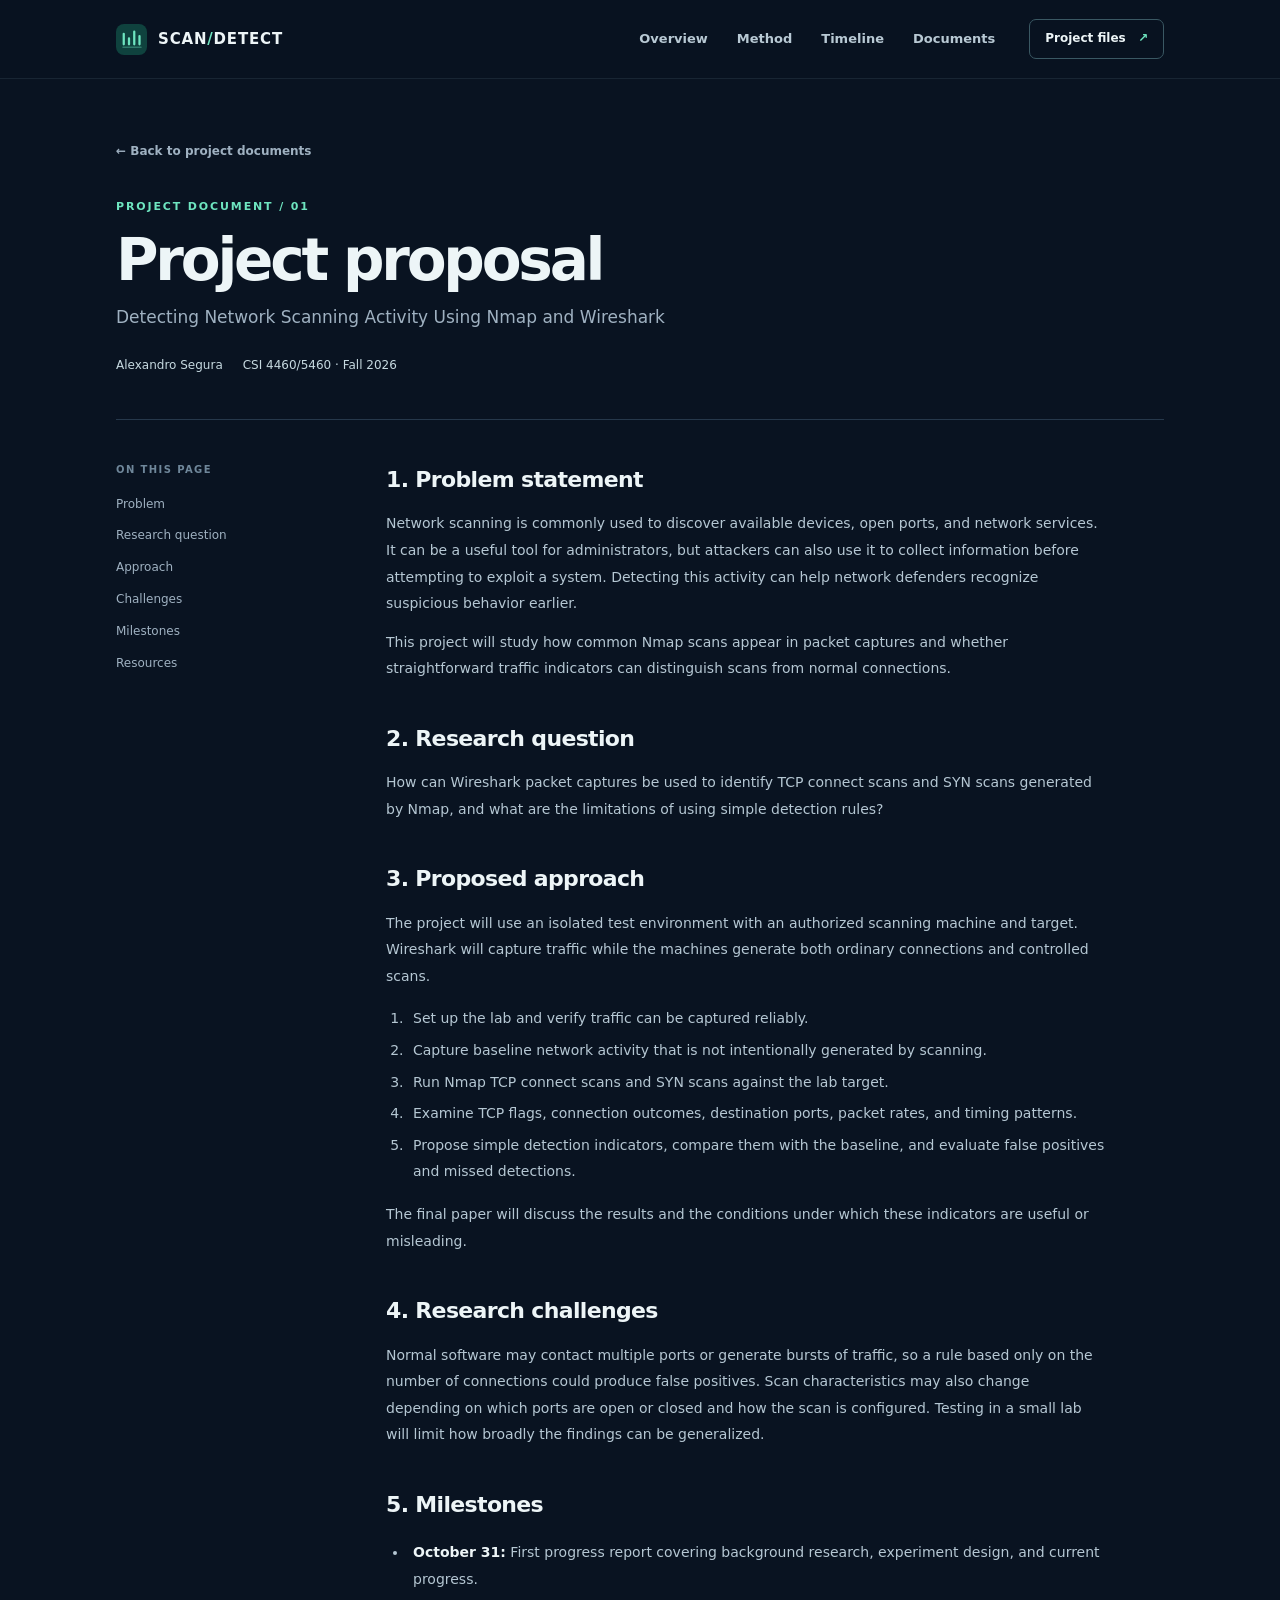
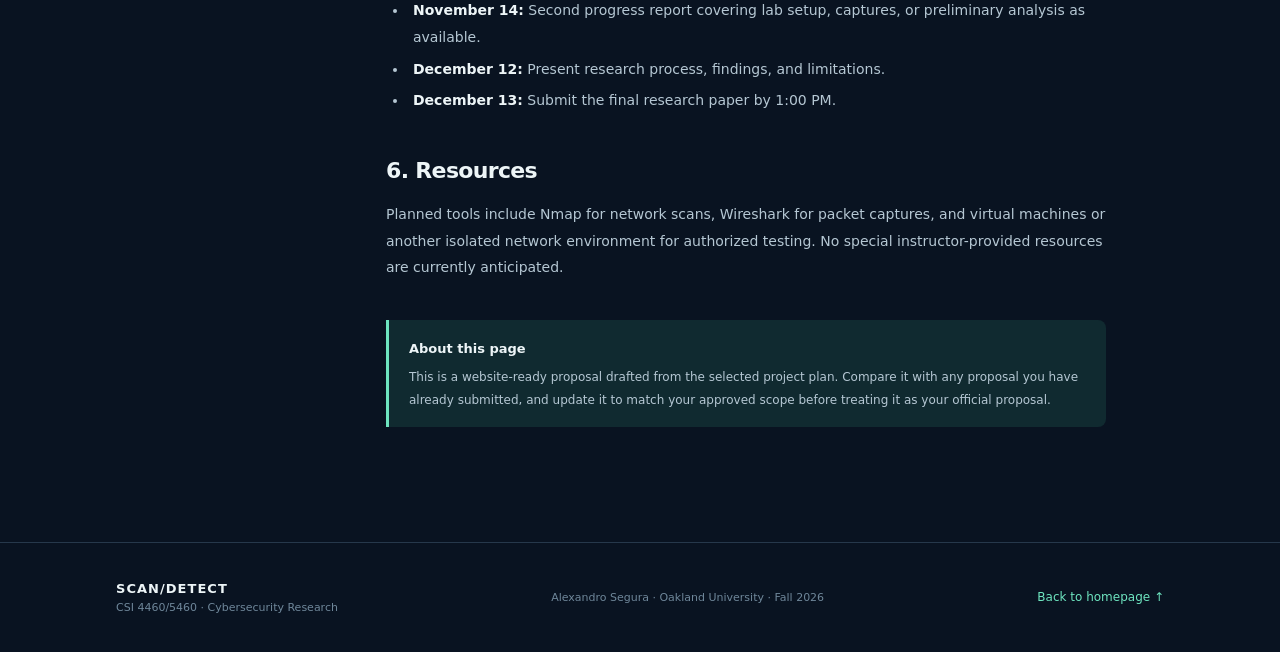
==== proposal.html @ 02066ef9 "Add files via upload" ====
<!doctype html>
<html lang="en">
<head>
  <meta charset="utf-8">
  <meta name="viewport" content="width=device-width, initial-scale=1">
  <meta name="description" content="Project proposal for detecting network scanning activity using Nmap and Wireshark.">
  <meta name="theme-color" content="#0a1423">
  <title>Project Proposal | Network Scan Detection</title>
  <link rel="stylesheet" href="styles.css">
</head>
<body>
  <a class="skip-link" href="#main">Skip to content</a>
  <header class="site-header"><div class="container header-inner"><a class="wordmark" href="index.html" aria-label="Network Scan Detection home"><span class="brand-icon" aria-hidden="true"><svg viewBox="0 0 32 32" fill="none"><path d="M5 23V9M12 23V15M19 23V6M26 23V12" stroke="currentColor" stroke-width="3" stroke-linecap="round"/><path d="M4 27H28" stroke="currentColor" stroke-opacity=".35" stroke-width="2" stroke-linecap="round"/></svg></span><span>SCAN<span class="brand-muted">/</span>DETECT</span></a><nav class="desktop-nav" aria-label="Main navigation"><a href="index.html#overview">Overview</a><a href="index.html#method">Method</a><a href="index.html#timeline">Timeline</a><a href="index.html#documents">Documents</a></nav><a class="nav-button" href="index.html#documents">Project files <span aria-hidden="true">↗</span></a></div></header>
  <main id="main" class="container page-main">
    <a class="back-link" href="index.html#documents">← Back to project documents</a>
    <div class="page-heading"><p class="kicker">PROJECT DOCUMENT / 01</p><h1>Project proposal</h1><p>Detecting Network Scanning Activity Using Nmap and Wireshark</p><div class="proposal-meta"><span>Alexandro Segura</span><span>CSI 4460/5460 · Fall 2026</span></div></div>
    <div class="proposal-layout">
      <aside class="proposal-side" aria-label="On this page"><p>ON THIS PAGE</p><a href="#problem">Problem</a><a href="#question">Research question</a><a href="#approach">Approach</a><a href="#challenges">Challenges</a><a href="#milestones">Milestones</a><a href="#resources">Resources</a></aside>
      <article class="proposal-content">
        <section id="problem"><h2>1. Problem statement</h2><p>Network scanning is commonly used to discover available devices, open ports, and network services. It can be a useful tool for administrators, but attackers can also use it to collect information before attempting to exploit a system. Detecting this activity can help network defenders recognize suspicious behavior earlier.</p><p>This project will study how common Nmap scans appear in packet captures and whether straightforward traffic indicators can distinguish scans from normal connections.</p></section>
        <section id="question"><h2>2. Research question</h2><p>How can Wireshark packet captures be used to identify TCP connect scans and SYN scans generated by Nmap, and what are the limitations of using simple detection rules?</p></section>
        <section id="approach"><h2>3. Proposed approach</h2><p>The project will use an isolated test environment with an authorized scanning machine and target. Wireshark will capture traffic while the machines generate both ordinary connections and controlled scans.</p><ol><li>Set up the lab and verify traffic can be captured reliably.</li><li>Capture baseline network activity that is not intentionally generated by scanning.</li><li>Run Nmap TCP connect scans and SYN scans against the lab target.</li><li>Examine TCP flags, connection outcomes, destination ports, packet rates, and timing patterns.</li><li>Propose simple detection indicators, compare them with the baseline, and evaluate false positives and missed detections.</li></ol><p>The final paper will discuss the results and the conditions under which these indicators are useful or misleading.</p></section>
        <section id="challenges"><h2>4. Research challenges</h2><p>Normal software may contact multiple ports or generate bursts of traffic, so a rule based only on the number of connections could produce false positives. Scan characteristics may also change depending on which ports are open or closed and how the scan is configured. Testing in a small lab will limit how broadly the findings can be generalized.</p></section>
        <section id="milestones"><h2>5. Milestones</h2><ul><li><strong>October 31:</strong> First progress report covering background research, experiment design, and current progress.</li><li><strong>November 14:</strong> Second progress report covering lab setup, captures, or preliminary analysis as available.</li><li><strong>December 12:</strong> Present research process, findings, and limitations.</li><li><strong>December 13:</strong> Submit the final research paper by 1:00 PM.</li></ul></section>
        <section id="resources"><h2>6. Resources</h2><p>Planned tools include Nmap for network scans, Wireshark for packet captures, and virtual machines or another isolated network environment for authorized testing. No special instructor-provided resources are currently anticipated.</p></section>
        <div class="proposal-notice"><strong>About this page</strong><p>This is a website-ready proposal drafted from the selected project plan. Compare it with any proposal you have already submitted, and update it to match your approved scope before treating it as your official proposal.</p></div>
      </article>
    </div>
  </main>
  <footer class="site-footer"><div class="container footer-inner"><div><strong>SCAN/DETECT</strong><span>CSI 4460/5460 · Cybersecurity Research</span></div><p>Alexandro Segura · Oakland University · Fall 2026</p><a href="index.html">Back to homepage ↑</a></div></footer>
</body>
</html>
---- styles.css ----
:root{color-scheme:dark;--bg:#091321;--panel:#101e2e;--panel2:#112133;--line:#26384b;--ink:#edf5f7;--muted:#9fb1c1;--faint:#6f879a;--accent:#6ee5c0;--accent-dark:#0f423e;--wide:1100px}
*{box-sizing:border-box}html{scroll-behavior:smooth;scroll-padding-top:95px}body{margin:0;color:var(--ink);background:var(--bg);font:16px/1.65 system-ui,-apple-system,BlinkMacSystemFont,"Segoe UI",sans-serif;-webkit-font-smoothing:antialiased}a{color:inherit;text-decoration:none}a:focus-visible{outline:3px solid var(--accent);outline-offset:5px;border-radius:3px}.container{max-width:var(--wide);padding:0 26px;margin:0 auto}.skip-link{position:absolute;z-index:20;top:-80px;left:10px;padding:12px;background:var(--accent);color:var(--bg)}.skip-link:focus{top:10px}
.site-header{height:79px;position:relative;z-index:2;border-bottom:1px solid rgba(155,187,203,.11);background:rgba(9,19,33,.96)}.header-inner{height:100%;display:flex;align-items:center;gap:34px}.wordmark{display:inline-flex;align-items:center;gap:11px;font-weight:850;letter-spacing:.055em;font-size:15px;white-space:nowrap}.brand-muted{color:var(--accent)}.brand-icon{width:31px;height:31px;background:var(--accent-dark);border-radius:8px;display:grid;place-items:center;color:var(--accent)}.brand-icon svg{width:24px;height:24px}.desktop-nav{display:flex;gap:29px;margin-left:auto}.desktop-nav a{color:#b8c9d4;font-size:13px;font-weight:600;transition:color .18s}.desktop-nav a:hover,.back-link:hover{color:var(--accent)}.nav-button{border:1px solid #3a5863;border-radius:7px;padding:9px 15px;font-size:12px;font-weight:700;white-space:nowrap}.nav-button:hover{border-color:var(--accent);color:var(--accent)}.nav-button span{padding-left:8px;color:var(--accent)}
.hero{display:grid;grid-template-columns:1.07fr .93fr;gap:45px;align-items:center;padding-top:95px;padding-bottom:100px}.hero-main{min-width:0}.eyebrow,.kicker{color:var(--accent);font-weight:750;letter-spacing:.17em;font-size:11px}.eyebrow{display:flex;align-items:center;gap:11px;flex-wrap:wrap}.live-dot{display:inline-block;width:8px;height:8px;border-radius:50%;background:var(--accent);box-shadow:0 0 0 4px rgba(110,229,192,.09)}.eyebrow-divider{height:13px;border-left:1px solid #66808d}.hero h1{font-size:clamp(40px,5.2vw,65px);line-height:1.08;letter-spacing:-.052em;margin:25px 0 24px;font-weight:820}.accent{color:var(--accent)}.hero-subtitle{max-width:535px;font-size:16px;color:var(--muted);line-height:1.8;margin:0}.hero-actions{margin-top:31px;display:flex;flex-wrap:wrap;gap:12px}.button{display:inline-flex;justify-content:center;align-items:center;gap:16px;font-weight:750;font-size:13px;border-radius:7px;padding:12px 19px;min-height:46px;transition:background .15s,border-color .15s,transform .15s}.button:hover{transform:translateY(-2px)}.button.primary{background:var(--accent);color:#06231f}.button.primary:hover{background:#9af3d9}.button.secondary{border:1px solid #30455a;color:#d4e2ea}.button.secondary:hover{border-color:var(--accent)}.byline{display:flex;align-items:center;flex-wrap:wrap;gap:10px;margin-top:41px;color:var(--muted);font-size:12px}.byline strong{color:var(--ink)}.byline-label{color:var(--faint);font-size:10px;font-weight:750;letter-spacing:.14em}.byline-separator{height:13px;border-left:1px solid var(--line)}
.hero-visual{border:1px solid #2a4253;border-radius:13px;background:linear-gradient(150deg,#142638,#0e1b2a);box-shadow:0 22px 80px rgba(0,0,0,.24);overflow:hidden}.window-top{height:45px;display:flex;align-items:center;gap:16px;padding:0 18px;border-bottom:1px solid var(--line);color:var(--faint);font:650 9px/1.2 ui-monospace,SFMono-Regular,Consolas,monospace;letter-spacing:.05em}.window-dots{display:flex;gap:6px}.window-dots i{width:7px;height:7px;border-radius:50%;background:#405968}.window-dots i:first-child{background:#e27b79}.window-dots i:nth-child(2){background:#e0b46e}.window-dots i:nth-child(3){background:#6dc4a0}.window-tag{margin-left:auto}.visual-body{padding:22px 23px 26px}.visual-topline{display:flex;justify-content:space-between;gap:12px;font-size:12px;font-weight:750}.online{font-size:9px;letter-spacing:.08em;color:var(--accent)}.traffic-chart{position:relative;margin-top:20px;height:177px;border:1px solid #2c4254;border-radius:7px;overflow:hidden;background:rgba(5,17,28,.47)}.grid-lines{position:absolute;inset:0;background:repeating-linear-gradient(0deg,transparent,transparent 35px,rgba(118,153,175,.09) 36px),repeating-linear-gradient(90deg,transparent,transparent 43px,rgba(118,153,175,.07) 44px)}.chart-bars{position:absolute;inset:14px 13px 24px;display:flex;align-items:flex-end;gap:6px}.chart-bars i{background:linear-gradient(0deg,#1e8d80,var(--accent));display:block;flex:1;min-width:2px;border-radius:3px 3px 0 0;opacity:.84}.chart-bars i:nth-child(3n){opacity:.4}.chart-caption{position:absolute;bottom:2px;left:8px;font:9px ui-monospace,Consolas,monospace;color:var(--faint)}.visual-rows{margin-top:18px}.visual-rows>div{display:flex;align-items:center;gap:10px;border-top:1px solid #293f50;padding:12px 0;font-size:12px;color:var(--muted)}.visual-rows>div:last-child{padding-bottom:0}.visual-rows strong{font-size:11px;color:#dfebe9;margin-left:auto;text-align:right}.mini-icon{font:750 10px ui-monospace,Consolas,monospace;color:var(--accent);border:1px solid #3f605b;border-radius:4px;padding:2px 5px}
.section{padding-top:82px;padding-bottom:88px}.section-heading{max-width:665px;margin-bottom:32px}.section-heading h2{font-size:clamp(30px,3.5vw,42px);letter-spacing:-.038em;line-height:1.2;margin:11px 0 14px}.section-heading>p:last-child{margin:0;color:var(--muted);font-size:15px;line-height:1.8}.kicker{margin:0}.feature-grid{display:grid;grid-template-columns:repeat(3,minmax(0,1fr));gap:16px}.feature-card{border:1px solid var(--line);border-radius:10px;background:linear-gradient(180deg,#142334,#101d2b);padding:27px 25px;min-height:237px}.feature-number{font:700 12px ui-monospace,Consolas,monospace;color:var(--accent);margin-bottom:26px}.feature-card h3{font-size:17px;margin:0 0 9px;letter-spacing:-.015em}.feature-card p{font-size:13px;line-height:1.85;color:var(--muted);margin:0}.method-section{background:linear-gradient(180deg,#0d1b2a,#0c1725);border-top:1px solid rgba(123,163,188,.08);border-bottom:1px solid rgba(123,163,188,.08)}.method-inner{display:grid;grid-template-columns:.7fr 1.3fr;gap:80px}.method-list{margin:0;padding:0;list-style:none}.method-list li{display:flex;align-items:flex-start;gap:20px;padding:22px 0;border-bottom:1px solid var(--line)}.method-list li:first-child{padding-top:0}.method-list li:last-child{border:0}.step-index{flex-shrink:0;width:43px;height:43px;display:grid;place-items:center;border:1px solid #3b625e;background:#102b31;border-radius:7px;color:var(--accent);font:750 12px ui-monospace,Consolas,monospace}.method-list li>div:nth-child(2){flex:1}.method-list h3{font-size:15px;margin:0 0 5px}.method-list p{font-size:13px;color:var(--muted);margin:0;line-height:1.8}.step-label{color:var(--faint);font:700 9px ui-monospace,Consolas,monospace;letter-spacing:.09em;margin-top:4px}
.timeline{margin-top:18px}.milestone{display:grid;grid-template-columns:100px 26px 1fr;gap:18px;min-height:88px}.mile-date{font:750 12px ui-monospace,Consolas,monospace;color:#a9bfce;padding-top:3px}.mile-date.highlight{color:var(--accent)}.mile-track{position:relative;display:flex;justify-content:center}.mile-track::after{content:"";position:absolute;top:13px;bottom:0;width:1px;background:#334b58}.milestone:last-child .mile-track:after{display:none}.mile-track>span{width:11px;height:11px;border:2px solid var(--accent);border-radius:50%;background:var(--bg);z-index:1}.milestone h3{font-size:15px;line-height:1.5;margin:-4px 0 3px}.milestone p{font-size:13px;color:var(--muted);margin:0}.soft-chip{display:inline-block;vertical-align:middle;color:var(--accent);border:1px solid #2e6b59;padding:3px 7px;font-size:10px;font-weight:700;border-radius:4px;margin-left:8px;white-space:nowrap}.docs-section{background:#0c1a28;border-top:1px solid rgba(123,163,188,.09)}.docs-list{border:1px solid var(--line);border-radius:11px;overflow:hidden}.doc-row{display:flex;align-items:center;gap:18px;padding:21px 24px;min-height:84px;background:#102031;border-bottom:1px solid var(--line)}.doc-row:last-child{border:0}.doc-row[href]:hover{background:#173043}.doc-symbol{display:grid;place-items:center;flex-shrink:0;width:37px;height:37px;border-radius:7px;background:#174b42;color:var(--accent);font-size:19px}.pending .doc-symbol{background:#1b2d3f;color:#7e98aa}.doc-info{flex:1;min-width:0}.doc-info strong{display:block;font-size:14px}.doc-info small{display:block;font-size:12px;color:var(--muted);line-height:1.5;margin-top:3px}.doc-status{font-size:11px;color:#99aabc;background:#1a2c3b;padding:6px 10px;border-radius:5px;white-space:nowrap}.doc-status.available{color:var(--accent);background:#123d37}.doc-arrow{color:var(--accent);font-size:19px}.site-footer{border-top:1px solid var(--line);background:#091321;padding:35px 0}.footer-inner{display:flex;align-items:center;justify-content:space-between;gap:15px;flex-wrap:wrap}.footer-inner>div{display:flex;flex-direction:column;gap:0}.footer-inner strong{font-size:13px;letter-spacing:.08em}.footer-inner span,.footer-inner p{color:var(--faint);font-size:11px;margin:0}.footer-inner a{color:var(--accent);font-size:12px}
.page-main{padding-top:58px;padding-bottom:115px}.back-link{font-size:12px;color:var(--muted);font-weight:700}.page-heading{padding:35px 0 43px;border-bottom:1px solid var(--line)}.page-heading h1{font-size:clamp(36px,5vw,58px);letter-spacing:-.055em;line-height:1.15;margin:10px 0 10px}.page-heading>p:nth-of-type(2){color:var(--muted);font-size:17px;margin:0}.proposal-meta{display:flex;flex-wrap:wrap;gap:20px;margin-top:25px;color:#c6d9e0;font-size:12px}.proposal-layout{display:grid;grid-template-columns:190px 1fr;gap:80px;padding-top:42px}.proposal-side{align-self:start;position:sticky;top:25px;display:flex;flex-direction:column;gap:12px}.proposal-side p{color:var(--faint);font-size:10px;font-weight:750;letter-spacing:.14em;margin:0 0 4px}.proposal-side a{font-size:12px;color:var(--muted)}.proposal-side a:hover{color:var(--accent)}.proposal-content{max-width:720px}.proposal-content section{margin-bottom:39px;scroll-margin-top:30px}.proposal-content h2{font-size:22px;letter-spacing:-.03em;margin:0 0 12px}.proposal-content p,.proposal-content li{color:#b5c7d3;font-size:14px;line-height:1.9}.proposal-content p{margin:0 0 12px}.proposal-content ol,.proposal-content ul{padding-left:22px}.proposal-content li{padding-left:5px;margin:5px 0}.proposal-content strong{color:var(--ink)}.proposal-notice{border-left:3px solid var(--accent);background:#102a30;padding:15px 20px;border-radius:0 8px 8px 0}.proposal-notice strong{font-size:13px}.proposal-notice p{font-size:12px;margin:5px 0 0}
@media(max-width:950px){.hero{gap:22px}.hero h1{font-size:48px}.method-inner{gap:35px}.desktop-nav{gap:15px}.nav-button{display:none}}@media(max-width:760px){.container{padding-left:20px;padding-right:20px}.site-header{height:auto;min-height:70px}.header-inner{min-height:70px;flex-wrap:wrap;gap:0;padding-top:13px;padding-bottom:13px}.desktop-nav{width:100%;order:2;margin:12px 0 0;justify-content:space-between;gap:13px;flex-wrap:wrap}.desktop-nav a{font-size:12px}.hero{grid-template-columns:1fr;gap:35px;padding-top:58px;padding-bottom:70px}.hero h1{font-size:clamp(38px,8vw,52px)}.hero-visual{max-width:540px;width:100%}.section{padding-top:63px;padding-bottom:69px}.feature-grid,.method-inner{grid-template-columns:1fr}.feature-card{min-height:auto}.method-inner{gap:14px}.step-label{display:none}.proposal-layout{grid-template-columns:1fr;gap:30px}.proposal-side{position:static;flex-direction:row;flex-wrap:wrap;gap:12px 18px}.proposal-side p{width:100%}.page-main{padding-top:35px}.page-heading{padding-top:25px}}@media(max-width:480px){.hero h1{font-size:40px}.hero-actions .button{width:100%}.byline{margin-top:27px}.window-top{gap:8px;font-size:8px}.visual-body{padding:15px}.visual-rows strong{max-width:110px}.doc-row{gap:10px;padding:16px 12px;flex-wrap:wrap}.doc-info{min-width:180px}.doc-status{margin-left:46px}.doc-arrow{display:none}.milestone{grid-template-columns:68px 18px 1fr;gap:11px}.soft-chip{display:table;margin:6px 0 0}.footer-inner{align-items:flex-start;flex-direction:column}.proposal-content h2{font-size:19px}}@media(prefers-reduced-motion:reduce){html{scroll-behavior:auto}.button{transition:none}}
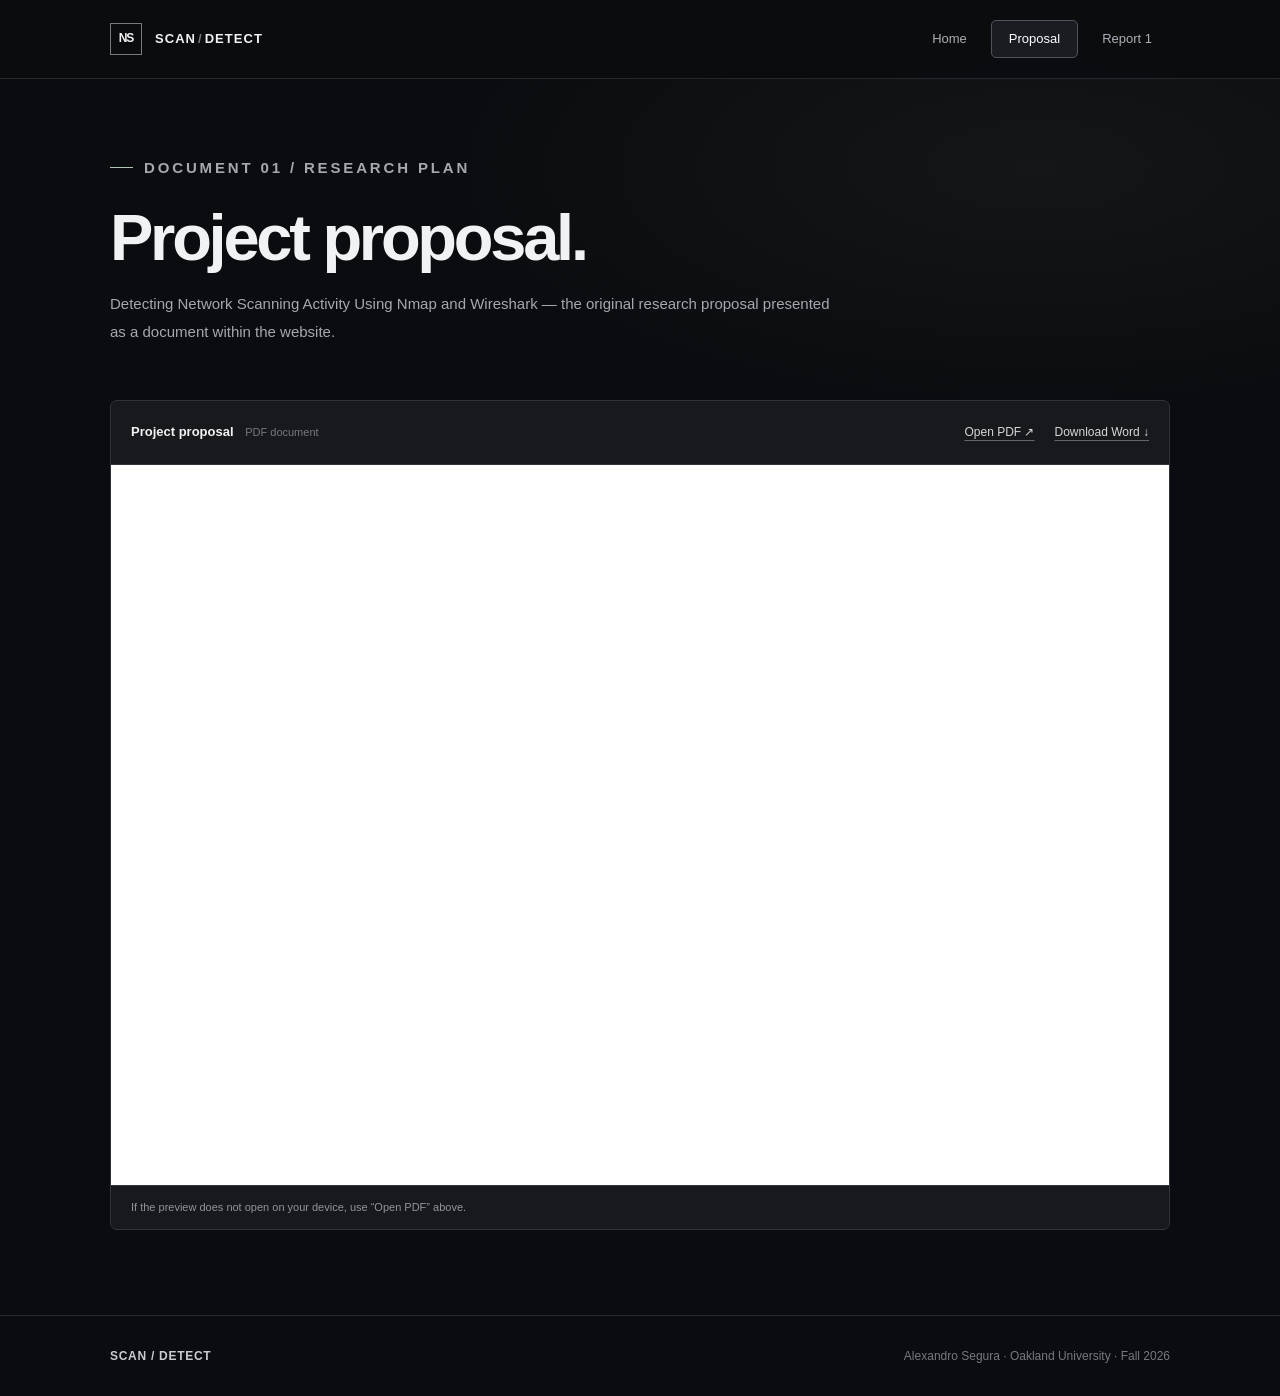
==== commit 4da120b4: "Add files via upload" ====
--- a/proposal.html
+++ b/proposal.html
@@ -1,32 +1,45 @@
 <!doctype html>
 <html lang="en">
 <head>
-  <meta charset="utf-8">
-  <meta name="viewport" content="width=device-width, initial-scale=1">
-  <meta name="description" content="Project proposal for detecting network scanning activity using Nmap and Wireshark.">
-  <meta name="theme-color" content="#0a1423">
-  <title>Project Proposal | Network Scan Detection</title>
-  <link rel="stylesheet" href="styles.css">
+<meta charset="utf-8">
+<meta name="viewport" content="width=device-width, initial-scale=1">
+<meta name="theme-color" content="#0b0c0f">
+<meta name="description" content="Read the Nmap and Wireshark cybersecurity project proposal.">
+<title>Proposal · Network Scan Detection</title>
+<link rel="stylesheet" href="styles.css">
 </head>
 <body>
-  <a class="skip-link" href="#main">Skip to content</a>
-  <header class="site-header"><div class="container header-inner"><a class="wordmark" href="index.html" aria-label="Network Scan Detection home"><span class="brand-icon" aria-hidden="true"><svg viewBox="0 0 32 32" fill="none"><path d="M5 23V9M12 23V15M19 23V6M26 23V12" stroke="currentColor" stroke-width="3" stroke-linecap="round"/><path d="M4 27H28" stroke="currentColor" stroke-opacity=".35" stroke-width="2" stroke-linecap="round"/></svg></span><span>SCAN<span class="brand-muted">/</span>DETECT</span></a><nav class="desktop-nav" aria-label="Main navigation"><a href="index.html#overview">Overview</a><a href="index.html#method">Method</a><a href="index.html#timeline">Timeline</a><a href="index.html#documents">Documents</a></nav><a class="nav-button" href="index.html#documents">Project files <span aria-hidden="true">↗</span></a></div></header>
-  <main id="main" class="container page-main">
-    <a class="back-link" href="index.html#documents">← Back to project documents</a>
-    <div class="page-heading"><p class="kicker">PROJECT DOCUMENT / 01</p><h1>Project proposal</h1><p>Detecting Network Scanning Activity Using Nmap and Wireshark</p><div class="proposal-meta"><span>Alexandro Segura</span><span>CSI 4460/5460 · Fall 2026</span></div></div>
-    <div class="proposal-layout">
-      <aside class="proposal-side" aria-label="On this page"><p>ON THIS PAGE</p><a href="#problem">Problem</a><a href="#question">Research question</a><a href="#approach">Approach</a><a href="#challenges">Challenges</a><a href="#milestones">Milestones</a><a href="#resources">Resources</a></aside>
-      <article class="proposal-content">
-        <section id="problem"><h2>1. Problem statement</h2><p>Network scanning is commonly used to discover available devices, open ports, and network services. It can be a useful tool for administrators, but attackers can also use it to collect information before attempting to exploit a system. Detecting this activity can help network defenders recognize suspicious behavior earlier.</p><p>This project will study how common Nmap scans appear in packet captures and whether straightforward traffic indicators can distinguish scans from normal connections.</p></section>
-        <section id="question"><h2>2. Research question</h2><p>How can Wireshark packet captures be used to identify TCP connect scans and SYN scans generated by Nmap, and what are the limitations of using simple detection rules?</p></section>
-        <section id="approach"><h2>3. Proposed approach</h2><p>The project will use an isolated test environment with an authorized scanning machine and target. Wireshark will capture traffic while the machines generate both ordinary connections and controlled scans.</p><ol><li>Set up the lab and verify traffic can be captured reliably.</li><li>Capture baseline network activity that is not intentionally generated by scanning.</li><li>Run Nmap TCP connect scans and SYN scans against the lab target.</li><li>Examine TCP flags, connection outcomes, destination ports, packet rates, and timing patterns.</li><li>Propose simple detection indicators, compare them with the baseline, and evaluate false positives and missed detections.</li></ol><p>The final paper will discuss the results and the conditions under which these indicators are useful or misleading.</p></section>
-        <section id="challenges"><h2>4. Research challenges</h2><p>Normal software may contact multiple ports or generate bursts of traffic, so a rule based only on the number of connections could produce false positives. Scan characteristics may also change depending on which ports are open or closed and how the scan is configured. Testing in a small lab will limit how broadly the findings can be generalized.</p></section>
-        <section id="milestones"><h2>5. Milestones</h2><ul><li><strong>October 31:</strong> First progress report covering background research, experiment design, and current progress.</li><li><strong>November 14:</strong> Second progress report covering lab setup, captures, or preliminary analysis as available.</li><li><strong>December 12:</strong> Present research process, findings, and limitations.</li><li><strong>December 13:</strong> Submit the final research paper by 1:00 PM.</li></ul></section>
-        <section id="resources"><h2>6. Resources</h2><p>Planned tools include Nmap for network scans, Wireshark for packet captures, and virtual machines or another isolated network environment for authorized testing. No special instructor-provided resources are currently anticipated.</p></section>
-        <div class="proposal-notice"><strong>About this page</strong><p>This is a website-ready proposal drafted from the selected project plan. Compare it with any proposal you have already submitted, and update it to match your approved scope before treating it as your official proposal.</p></div>
-      </article>
+<a class="skip" href="#main">Skip to content</a>
+<header class="site-header">
+  <div class="wrap header-inner">
+    <a class="brand" href="index.html" aria-label="Network Scan Detection — home">
+      <span class="brand-mark" aria-hidden="true">NS</span>
+      <span class="brand-title">SCAN<span>/</span>DETECT</span>
+    </a>
+    <nav class="site-nav" aria-label="Main navigation">
+      <a href="index.html">Home</a>
+      <a href="proposal.html" aria-current="page">Proposal</a>
+      <a href="report1.html">Report 1</a>
+    </nav>
+  </div>
+</header>
+<main id="main">
+<div class="wrap">
+  <section class="page-head" aria-labelledby="proposal-title">
+    <p class="eyebrow">Document 01 / Research plan</p>
+    <h1 id="proposal-title">Project proposal.</h1>
+    <p>Detecting Network Scanning Activity Using Nmap and Wireshark — the original research proposal presented as a document within the website.</p>
+  </section>
+  <section class="document" aria-label="Proposal PDF viewer">
+    <div class="document-bar">
+      <div class="document-name">Project proposal <span>PDF document</span></div>
+      <div class="document-links"><a href="docs/project-proposal-draft.pdf" target="_blank" rel="noopener">Open PDF ↗</a><a href="docs/project-proposal-draft.docx" download>Download Word ↓</a></div>
     </div>
-  </main>
-  <footer class="site-footer"><div class="container footer-inner"><div><strong>SCAN/DETECT</strong><span>CSI 4460/5460 · Cybersecurity Research</span></div><p>Alexandro Segura · Oakland University · Fall 2026</p><a href="index.html">Back to homepage ↑</a></div></footer>
+    <iframe class="pdf-frame" src="docs/project-proposal-draft.pdf#view=FitH" title="Project proposal PDF"></iframe>
+    <p class="document-foot">If the preview does not open on your device, use “Open PDF” above.</p>
+  </section>
+</div>
+</main>
+<footer class="site-footer"><div class="wrap footer-inner"><strong>SCAN / DETECT</strong><span>Alexandro Segura · Oakland University · Fall 2026</span></div></footer>
 </body>
 </html>
--- a/styles.css
+++ b/styles.css
@@ -1,9 +1,150 @@
-:root{color-scheme:dark;--bg:#091321;--panel:#101e2e;--panel2:#112133;--line:#26384b;--ink:#edf5f7;--muted:#9fb1c1;--faint:#6f879a;--accent:#6ee5c0;--accent-dark:#0f423e;--wide:1100px}
-*{box-sizing:border-box}html{scroll-behavior:smooth;scroll-padding-top:95px}body{margin:0;color:var(--ink);background:var(--bg);font:16px/1.65 system-ui,-apple-system,BlinkMacSystemFont,"Segoe UI",sans-serif;-webkit-font-smoothing:antialiased}a{color:inherit;text-decoration:none}a:focus-visible{outline:3px solid var(--accent);outline-offset:5px;border-radius:3px}.container{max-width:var(--wide);padding:0 26px;margin:0 auto}.skip-link{position:absolute;z-index:20;top:-80px;left:10px;padding:12px;background:var(--accent);color:var(--bg)}.skip-link:focus{top:10px}
-.site-header{height:79px;position:relative;z-index:2;border-bottom:1px solid rgba(155,187,203,.11);background:rgba(9,19,33,.96)}.header-inner{height:100%;display:flex;align-items:center;gap:34px}.wordmark{display:inline-flex;align-items:center;gap:11px;font-weight:850;letter-spacing:.055em;font-size:15px;white-space:nowrap}.brand-muted{color:var(--accent)}.brand-icon{width:31px;height:31px;background:var(--accent-dark);border-radius:8px;display:grid;place-items:center;color:var(--accent)}.brand-icon svg{width:24px;height:24px}.desktop-nav{display:flex;gap:29px;margin-left:auto}.desktop-nav a{color:#b8c9d4;font-size:13px;font-weight:600;transition:color .18s}.desktop-nav a:hover,.back-link:hover{color:var(--accent)}.nav-button{border:1px solid #3a5863;border-radius:7px;padding:9px 15px;font-size:12px;font-weight:700;white-space:nowrap}.nav-button:hover{border-color:var(--accent);color:var(--accent)}.nav-button span{padding-left:8px;color:var(--accent)}
-.hero{display:grid;grid-template-columns:1.07fr .93fr;gap:45px;align-items:center;padding-top:95px;padding-bottom:100px}.hero-main{min-width:0}.eyebrow,.kicker{color:var(--accent);font-weight:750;letter-spacing:.17em;font-size:11px}.eyebrow{display:flex;align-items:center;gap:11px;flex-wrap:wrap}.live-dot{display:inline-block;width:8px;height:8px;border-radius:50%;background:var(--accent);box-shadow:0 0 0 4px rgba(110,229,192,.09)}.eyebrow-divider{height:13px;border-left:1px solid #66808d}.hero h1{font-size:clamp(40px,5.2vw,65px);line-height:1.08;letter-spacing:-.052em;margin:25px 0 24px;font-weight:820}.accent{color:var(--accent)}.hero-subtitle{max-width:535px;font-size:16px;color:var(--muted);line-height:1.8;margin:0}.hero-actions{margin-top:31px;display:flex;flex-wrap:wrap;gap:12px}.button{display:inline-flex;justify-content:center;align-items:center;gap:16px;font-weight:750;font-size:13px;border-radius:7px;padding:12px 19px;min-height:46px;transition:background .15s,border-color .15s,transform .15s}.button:hover{transform:translateY(-2px)}.button.primary{background:var(--accent);color:#06231f}.button.primary:hover{background:#9af3d9}.button.secondary{border:1px solid #30455a;color:#d4e2ea}.button.secondary:hover{border-color:var(--accent)}.byline{display:flex;align-items:center;flex-wrap:wrap;gap:10px;margin-top:41px;color:var(--muted);font-size:12px}.byline strong{color:var(--ink)}.byline-label{color:var(--faint);font-size:10px;font-weight:750;letter-spacing:.14em}.byline-separator{height:13px;border-left:1px solid var(--line)}
-.hero-visual{border:1px solid #2a4253;border-radius:13px;background:linear-gradient(150deg,#142638,#0e1b2a);box-shadow:0 22px 80px rgba(0,0,0,.24);overflow:hidden}.window-top{height:45px;display:flex;align-items:center;gap:16px;padding:0 18px;border-bottom:1px solid var(--line);color:var(--faint);font:650 9px/1.2 ui-monospace,SFMono-Regular,Consolas,monospace;letter-spacing:.05em}.window-dots{display:flex;gap:6px}.window-dots i{width:7px;height:7px;border-radius:50%;background:#405968}.window-dots i:first-child{background:#e27b79}.window-dots i:nth-child(2){background:#e0b46e}.window-dots i:nth-child(3){background:#6dc4a0}.window-tag{margin-left:auto}.visual-body{padding:22px 23px 26px}.visual-topline{display:flex;justify-content:space-between;gap:12px;font-size:12px;font-weight:750}.online{font-size:9px;letter-spacing:.08em;color:var(--accent)}.traffic-chart{position:relative;margin-top:20px;height:177px;border:1px solid #2c4254;border-radius:7px;overflow:hidden;background:rgba(5,17,28,.47)}.grid-lines{position:absolute;inset:0;background:repeating-linear-gradient(0deg,transparent,transparent 35px,rgba(118,153,175,.09) 36px),repeating-linear-gradient(90deg,transparent,transparent 43px,rgba(118,153,175,.07) 44px)}.chart-bars{position:absolute;inset:14px 13px 24px;display:flex;align-items:flex-end;gap:6px}.chart-bars i{background:linear-gradient(0deg,#1e8d80,var(--accent));display:block;flex:1;min-width:2px;border-radius:3px 3px 0 0;opacity:.84}.chart-bars i:nth-child(3n){opacity:.4}.chart-caption{position:absolute;bottom:2px;left:8px;font:9px ui-monospace,Consolas,monospace;color:var(--faint)}.visual-rows{margin-top:18px}.visual-rows>div{display:flex;align-items:center;gap:10px;border-top:1px solid #293f50;padding:12px 0;font-size:12px;color:var(--muted)}.visual-rows>div:last-child{padding-bottom:0}.visual-rows strong{font-size:11px;color:#dfebe9;margin-left:auto;text-align:right}.mini-icon{font:750 10px ui-monospace,Consolas,monospace;color:var(--accent);border:1px solid #3f605b;border-radius:4px;padding:2px 5px}
-.section{padding-top:82px;padding-bottom:88px}.section-heading{max-width:665px;margin-bottom:32px}.section-heading h2{font-size:clamp(30px,3.5vw,42px);letter-spacing:-.038em;line-height:1.2;margin:11px 0 14px}.section-heading>p:last-child{margin:0;color:var(--muted);font-size:15px;line-height:1.8}.kicker{margin:0}.feature-grid{display:grid;grid-template-columns:repeat(3,minmax(0,1fr));gap:16px}.feature-card{border:1px solid var(--line);border-radius:10px;background:linear-gradient(180deg,#142334,#101d2b);padding:27px 25px;min-height:237px}.feature-number{font:700 12px ui-monospace,Consolas,monospace;color:var(--accent);margin-bottom:26px}.feature-card h3{font-size:17px;margin:0 0 9px;letter-spacing:-.015em}.feature-card p{font-size:13px;line-height:1.85;color:var(--muted);margin:0}.method-section{background:linear-gradient(180deg,#0d1b2a,#0c1725);border-top:1px solid rgba(123,163,188,.08);border-bottom:1px solid rgba(123,163,188,.08)}.method-inner{display:grid;grid-template-columns:.7fr 1.3fr;gap:80px}.method-list{margin:0;padding:0;list-style:none}.method-list li{display:flex;align-items:flex-start;gap:20px;padding:22px 0;border-bottom:1px solid var(--line)}.method-list li:first-child{padding-top:0}.method-list li:last-child{border:0}.step-index{flex-shrink:0;width:43px;height:43px;display:grid;place-items:center;border:1px solid #3b625e;background:#102b31;border-radius:7px;color:var(--accent);font:750 12px ui-monospace,Consolas,monospace}.method-list li>div:nth-child(2){flex:1}.method-list h3{font-size:15px;margin:0 0 5px}.method-list p{font-size:13px;color:var(--muted);margin:0;line-height:1.8}.step-label{color:var(--faint);font:700 9px ui-monospace,Consolas,monospace;letter-spacing:.09em;margin-top:4px}
-.timeline{margin-top:18px}.milestone{display:grid;grid-template-columns:100px 26px 1fr;gap:18px;min-height:88px}.mile-date{font:750 12px ui-monospace,Consolas,monospace;color:#a9bfce;padding-top:3px}.mile-date.highlight{color:var(--accent)}.mile-track{position:relative;display:flex;justify-content:center}.mile-track::after{content:"";position:absolute;top:13px;bottom:0;width:1px;background:#334b58}.milestone:last-child .mile-track:after{display:none}.mile-track>span{width:11px;height:11px;border:2px solid var(--accent);border-radius:50%;background:var(--bg);z-index:1}.milestone h3{font-size:15px;line-height:1.5;margin:-4px 0 3px}.milestone p{font-size:13px;color:var(--muted);margin:0}.soft-chip{display:inline-block;vertical-align:middle;color:var(--accent);border:1px solid #2e6b59;padding:3px 7px;font-size:10px;font-weight:700;border-radius:4px;margin-left:8px;white-space:nowrap}.docs-section{background:#0c1a28;border-top:1px solid rgba(123,163,188,.09)}.docs-list{border:1px solid var(--line);border-radius:11px;overflow:hidden}.doc-row{display:flex;align-items:center;gap:18px;padding:21px 24px;min-height:84px;background:#102031;border-bottom:1px solid var(--line)}.doc-row:last-child{border:0}.doc-row[href]:hover{background:#173043}.doc-symbol{display:grid;place-items:center;flex-shrink:0;width:37px;height:37px;border-radius:7px;background:#174b42;color:var(--accent);font-size:19px}.pending .doc-symbol{background:#1b2d3f;color:#7e98aa}.doc-info{flex:1;min-width:0}.doc-info strong{display:block;font-size:14px}.doc-info small{display:block;font-size:12px;color:var(--muted);line-height:1.5;margin-top:3px}.doc-status{font-size:11px;color:#99aabc;background:#1a2c3b;padding:6px 10px;border-radius:5px;white-space:nowrap}.doc-status.available{color:var(--accent);background:#123d37}.doc-arrow{color:var(--accent);font-size:19px}.site-footer{border-top:1px solid var(--line);background:#091321;padding:35px 0}.footer-inner{display:flex;align-items:center;justify-content:space-between;gap:15px;flex-wrap:wrap}.footer-inner>div{display:flex;flex-direction:column;gap:0}.footer-inner strong{font-size:13px;letter-spacing:.08em}.footer-inner span,.footer-inner p{color:var(--faint);font-size:11px;margin:0}.footer-inner a{color:var(--accent);font-size:12px}
-.page-main{padding-top:58px;padding-bottom:115px}.back-link{font-size:12px;color:var(--muted);font-weight:700}.page-heading{padding:35px 0 43px;border-bottom:1px solid var(--line)}.page-heading h1{font-size:clamp(36px,5vw,58px);letter-spacing:-.055em;line-height:1.15;margin:10px 0 10px}.page-heading>p:nth-of-type(2){color:var(--muted);font-size:17px;margin:0}.proposal-meta{display:flex;flex-wrap:wrap;gap:20px;margin-top:25px;color:#c6d9e0;font-size:12px}.proposal-layout{display:grid;grid-template-columns:190px 1fr;gap:80px;padding-top:42px}.proposal-side{align-self:start;position:sticky;top:25px;display:flex;flex-direction:column;gap:12px}.proposal-side p{color:var(--faint);font-size:10px;font-weight:750;letter-spacing:.14em;margin:0 0 4px}.proposal-side a{font-size:12px;color:var(--muted)}.proposal-side a:hover{color:var(--accent)}.proposal-content{max-width:720px}.proposal-content section{margin-bottom:39px;scroll-margin-top:30px}.proposal-content h2{font-size:22px;letter-spacing:-.03em;margin:0 0 12px}.proposal-content p,.proposal-content li{color:#b5c7d3;font-size:14px;line-height:1.9}.proposal-content p{margin:0 0 12px}.proposal-content ol,.proposal-content ul{padding-left:22px}.proposal-content li{padding-left:5px;margin:5px 0}.proposal-content strong{color:var(--ink)}.proposal-notice{border-left:3px solid var(--accent);background:#102a30;padding:15px 20px;border-radius:0 8px 8px 0}.proposal-notice strong{font-size:13px}.proposal-notice p{font-size:12px;margin:5px 0 0}
-@media(max-width:950px){.hero{gap:22px}.hero h1{font-size:48px}.method-inner{gap:35px}.desktop-nav{gap:15px}.nav-button{display:none}}@media(max-width:760px){.container{padding-left:20px;padding-right:20px}.site-header{height:auto;min-height:70px}.header-inner{min-height:70px;flex-wrap:wrap;gap:0;padding-top:13px;padding-bottom:13px}.desktop-nav{width:100%;order:2;margin:12px 0 0;justify-content:space-between;gap:13px;flex-wrap:wrap}.desktop-nav a{font-size:12px}.hero{grid-template-columns:1fr;gap:35px;padding-top:58px;padding-bottom:70px}.hero h1{font-size:clamp(38px,8vw,52px)}.hero-visual{max-width:540px;width:100%}.section{padding-top:63px;padding-bottom:69px}.feature-grid,.method-inner{grid-template-columns:1fr}.feature-card{min-height:auto}.method-inner{gap:14px}.step-label{display:none}.proposal-layout{grid-template-columns:1fr;gap:30px}.proposal-side{position:static;flex-direction:row;flex-wrap:wrap;gap:12px 18px}.proposal-side p{width:100%}.page-main{padding-top:35px}.page-heading{padding-top:25px}}@media(max-width:480px){.hero h1{font-size:40px}.hero-actions .button{width:100%}.byline{margin-top:27px}.window-top{gap:8px;font-size:8px}.visual-body{padding:15px}.visual-rows strong{max-width:110px}.doc-row{gap:10px;padding:16px 12px;flex-wrap:wrap}.doc-info{min-width:180px}.doc-status{margin-left:46px}.doc-arrow{display:none}.milestone{grid-template-columns:68px 18px 1fr;gap:11px}.soft-chip{display:table;margin:6px 0 0}.footer-inner{align-items:flex-start;flex-direction:column}.proposal-content h2{font-size:19px}}@media(prefers-reduced-motion:reduce){html{scroll-behavior:auto}.button{transition:none}}
+/* Minimal dark theme. Inspired by the black-and-white simplicity of NotBlackjack. */
+:root {
+  color-scheme: dark;
+  --bg: #0b0c0f;
+  --surface: #131519;
+  --surface-raised: #191b20;
+  --line: #32343b;
+  --line-soft: #26282d;
+  --text: #f1f2f3;
+  --muted: #a6a8af;
+  --dim: #767981;
+  --accent: #b1c4b3;
+  --max: 1060px;
+}
+* { box-sizing: border-box; }
+html { scroll-behavior: smooth; }
+body {
+  margin: 0;
+  min-width: 320px;
+  background: var(--bg);
+  color: var(--text);
+  font: 16px/1.6 Arial, Helvetica, sans-serif;
+  -webkit-font-smoothing: antialiased;
+}
+body::before {
+  content: ''; position: absolute; z-index: -1; pointer-events: none;
+  top: 58px; right: 0; width: 100%; height: 720px;
+  background: radial-gradient(ellipse 55% 40% at 81% 15%, rgba(167,191,167,.055), transparent 85%);
+}
+a { color: inherit; text-decoration: none; }
+a:focus-visible { outline: 2px solid var(--accent); outline-offset: 5px; }
+button, a { -webkit-tap-highlight-color: transparent; }
+::selection { background: #9eb4a6; color: #0b0c0f; }
+.wrap { width: min(var(--max), calc(100% - 64px)); margin-inline: auto; }
+.skip { position: absolute; top: -100px; left: 14px; z-index: 100; padding: 8px 13px; background: white; color: black; }
+.skip:focus { top: 10px; }
+.site-header {
+  border-bottom: 1px solid var(--line-soft);
+  background: rgba(11,12,15,.92);
+}
+.header-inner { display: flex; align-items: center; justify-content: space-between; min-height: 78px; gap: 25px; }
+.brand { display: inline-flex; align-items: center; gap: 13px; font-size: 13px; font-weight: bold; letter-spacing: .08em; white-space: nowrap; }
+.brand-mark { width: 32px; height: 32px; border: 1px solid #777b81; display: grid; place-items: center; font-size: 12px; letter-spacing: -.08em; color: #f3f3f3; }
+.brand-title { white-space: nowrap; }
+.brand-title span { color: #777b81; margin: 0 2px; }
+.site-nav { display: flex; align-items: center; gap: 6px; }
+.site-nav a {
+  display: inline-flex; align-items: center; justify-content: center;
+  min-height: 38px; padding: 7px 17px;
+  border: 1px solid transparent;
+  color: #acafb6; font-size: 13px;
+  border-radius: 5px;
+  transition: background .2s, border-color .2s, color .2s;
+}
+.site-nav a:hover { color: white; background: #191b20; }
+.site-nav a[aria-current="page"] { color: white; border-color: #50535c; background: #1a1c22; }
+main { min-height: calc(100vh - 158px); }
+.eyebrow { display: flex; align-items: center; gap: 11px; margin: 0 0 26px; color: var(--accent); font: bold 11px/1.4 Arial, sans-serif; letter-spacing: .19em; text-transform: uppercase; }
+.eyebrow::before { content: ''; width: 23px; height: 1px; background: var(--accent); }
+/* Home: short introduction and one clear research goal. */
+.home-intro { padding-block: 110px 110px; }
+.home-intro h1 {
+  max-width: 800px;
+  margin: 0;
+  font-size: clamp(42px, 5.6vw, 68px);
+  font-weight: 700;
+  line-height: 1.12;
+  letter-spacing: -.048em;
+}
+.home-intro h1 .soft { color: #a2a4ac; }
+.home-goal {
+  max-width: 660px;
+  margin-top: 48px;
+  padding-top: 28px;
+  border-top: 1px solid var(--line-soft);
+}
+.home-goal h2 {
+  margin: 0 0 9px;
+  font-size: 15px;
+  font-weight: 700;
+  letter-spacing: -.015em;
+}
+.home-goal p {
+  margin: 0;
+  max-width: 630px;
+  font-size: 15px;
+  line-height: 1.85;
+  color: var(--muted);
+}
+.page-head { padding: 75px 0 37px; }
+.page-head .eyebrow { margin-bottom: 20px; }
+.page-head h1 { font-size: clamp(44px,6vw,65px); letter-spacing: -.05em; line-height: 1.1; margin: 0 0 17px; }
+.page-head p { color: var(--muted); margin: 0; font-size: 15px; line-height: 1.85; max-width: 735px; }
+.subtle-note { border-left: 2px solid #758a7b; background: #151a18; padding: 12px 17px; font-size: 12px; color: #bfc8c0; margin: 17px 0 0; }
+.document { border: 1px solid var(--line); border-radius: 7px; overflow: hidden; margin: 17px 0 85px; background: #1c1e23; }
+.document-bar { min-height: 64px; background: #17191d; border-bottom: 1px solid var(--line); display: flex; align-items: center; justify-content: space-between; gap: 14px; padding: 12px 20px; }
+.document-name { font-size: 13px; font-weight: bold; }
+.document-name span { color: var(--dim); font-weight: normal; font-size: 11px; margin-left: 8px; }
+.document-links { display: flex; flex-wrap: wrap; gap: 10px 20px; }
+.document-links a { color: #d3d9d5; font-size: 12px; text-decoration: underline; text-underline-offset: 4px; text-decoration-color: #63676c; }
+.document-links a:hover { color: #fff; text-decoration-color: #fff; }
+.pdf-frame { width: 100%; height: min(80vh, 1060px); min-height: 580px; display: block; border: 0; background: #fff; }
+.document-foot { padding: 13px 20px; margin: 0; color: #91949c; font-size: 11px; border-top: 1px solid var(--line); background: #17191d; }
+.report-layout { padding-bottom: 100px; }
+.report-panel { display: grid; grid-template-columns: 190px 1fr; border: 1px solid var(--line); border-radius: 7px; background: var(--surface); overflow: hidden; }
+.report-side { padding: 30px 26px; border-right: 1px solid var(--line); background: #17191d; }
+.report-side span { display: block; color: var(--accent); font-size: 11px; letter-spacing: .13em; margin-bottom: 10px; font-weight: bold; }
+.report-side strong { font-size: 30px; letter-spacing: -.05em; line-height: 1.2; }
+.report-main { padding: 34px 39px 38px; }
+.status { color: #cbd9ce; font-size: 11px; border: 1px solid #536756; padding: 5px 9px; border-radius: 4px; display: inline-block; letter-spacing: .05em; margin-bottom: 19px; }
+.report-main h2 { margin: 0 0 12px; font-size: 23px; line-height: 1.3; letter-spacing: -.025em; }
+.report-main p { color: var(--muted); font-size: 14px; line-height: 1.85; margin: 0; max-width: 600px; }
+.report-topics { margin-top: 32px; padding-top: 25px; border-top: 1px solid var(--line); }
+.report-topics h3 { color: #e2e4e6; margin: 0 0 14px; font-size: 12px; text-transform: uppercase; letter-spacing: .11em; }
+.report-topics ul { margin: 0; padding-left: 18px; color: #a7aab0; font-size: 13px; line-height: 2; }
+.site-footer { border-top: 1px solid var(--line-soft); }
+.footer-inner { min-height: 80px; display: flex; align-items: center; justify-content: space-between; flex-wrap: wrap; gap: 12px; color: var(--dim); font-size: 12px; }
+.footer-inner strong { color: #c9cbd0; font-size: 12px; letter-spacing: .06em; }
+@media (max-width: 780px) {
+  .wrap { width: min(var(--max), calc(100% - 40px)); }
+  .header-inner { gap: 10px; min-height: 70px; }
+  .brand { font-size: 11px; gap: 8px; }
+  .site-nav a { font-size: 12px; padding: 6px 10px; }
+  .home-intro { padding-block: 85px 90px; }
+  .home-intro h1 { font-size: clamp(42px, 7vw, 60px); }
+  .page-head { padding-top: 57px; }
+  .report-panel { grid-template-columns: 1fr; }
+  .report-side { border-right: 0; border-bottom: 1px solid var(--line); padding: 20px 25px; display: flex; justify-content: space-between; align-items: center; }
+  .report-side span { margin: 0; }
+  .report-side strong { font-size: 24px; }
+  .document-bar { align-items: flex-start; flex-direction: column; }
+  .pdf-frame { height: 70vh; min-height: 470px; }
+}
+@media (max-width: 520px) {
+  .header-inner { align-items: flex-start; flex-wrap: wrap; padding-top: 16px; padding-bottom: 13px; }
+  .brand { width: 100%; }
+  .site-nav { width: 100%; display: grid; grid-template-columns: repeat(3, 1fr); gap: 7px; }
+  .site-nav a { border: 1px solid #34363d; }
+  .home-intro { padding-block: 72px 76px; }
+  .home-intro h1 { font-size: clamp(39px, 10vw, 51px); }
+  .home-goal { margin-top: 38px; padding-top: 23px; }
+  .home-goal p { font-size: 14px; }
+  .page-head h1 { font-size: 48px; }
+  .page-head { padding-top: 47px; }
+  .document { margin-bottom: 65px; }
+  .document-name span { display: block; margin-left: 0; margin-top: 2px; }
+  .report-main { padding: 28px 24px; }
+  .footer-inner { padding-block: 19px; }
+}
+@media (prefers-reduced-motion: reduce) { html { scroll-behavior: auto; } .site-nav a { transition: none; } }
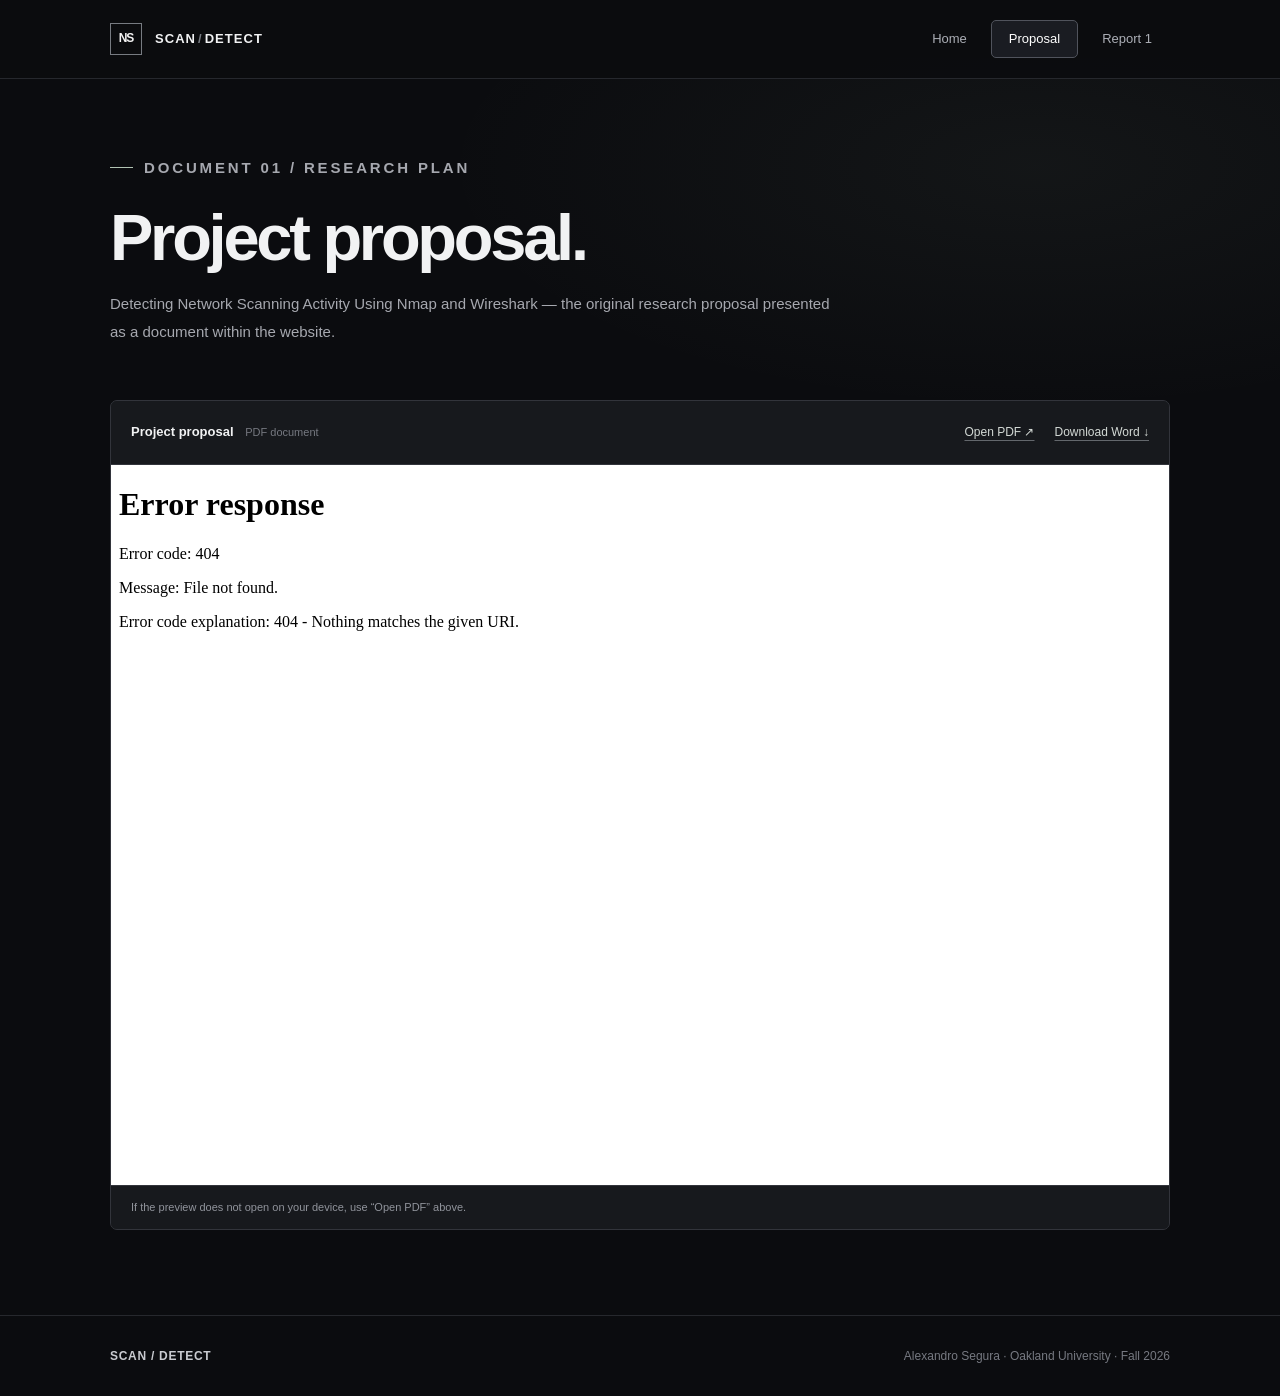
==== commit 6277de20: "Add files via upload" ====
--- a/proposal.html
+++ b/proposal.html
@@ -33,9 +33,9 @@
   <section class="document" aria-label="Proposal PDF viewer">
     <div class="document-bar">
       <div class="document-name">Project proposal <span>PDF document</span></div>
-      <div class="document-links"><a href="docs/project-proposal-draft.pdf" target="_blank" rel="noopener">Open PDF ↗</a><a href="docs/project-proposal-draft.docx" download>Download Word ↓</a></div>
+      <div class="document-links"><a href="docs/proposal.pdf" target="_blank" rel="noopener">Open PDF ↗</a><a href="docs/proposal.docx" download>Download Word ↓</a></div>
     </div>
-    <iframe class="pdf-frame" src="docs/project-proposal-draft.pdf#view=FitH" title="Project proposal PDF"></iframe>
+    <iframe class="pdf-frame" src="docs/proposal.pdf#view=FitH" title="Project proposal PDF"></iframe>
     <p class="document-foot">If the preview does not open on your device, use “Open PDF” above.</p>
   </section>
 </div>
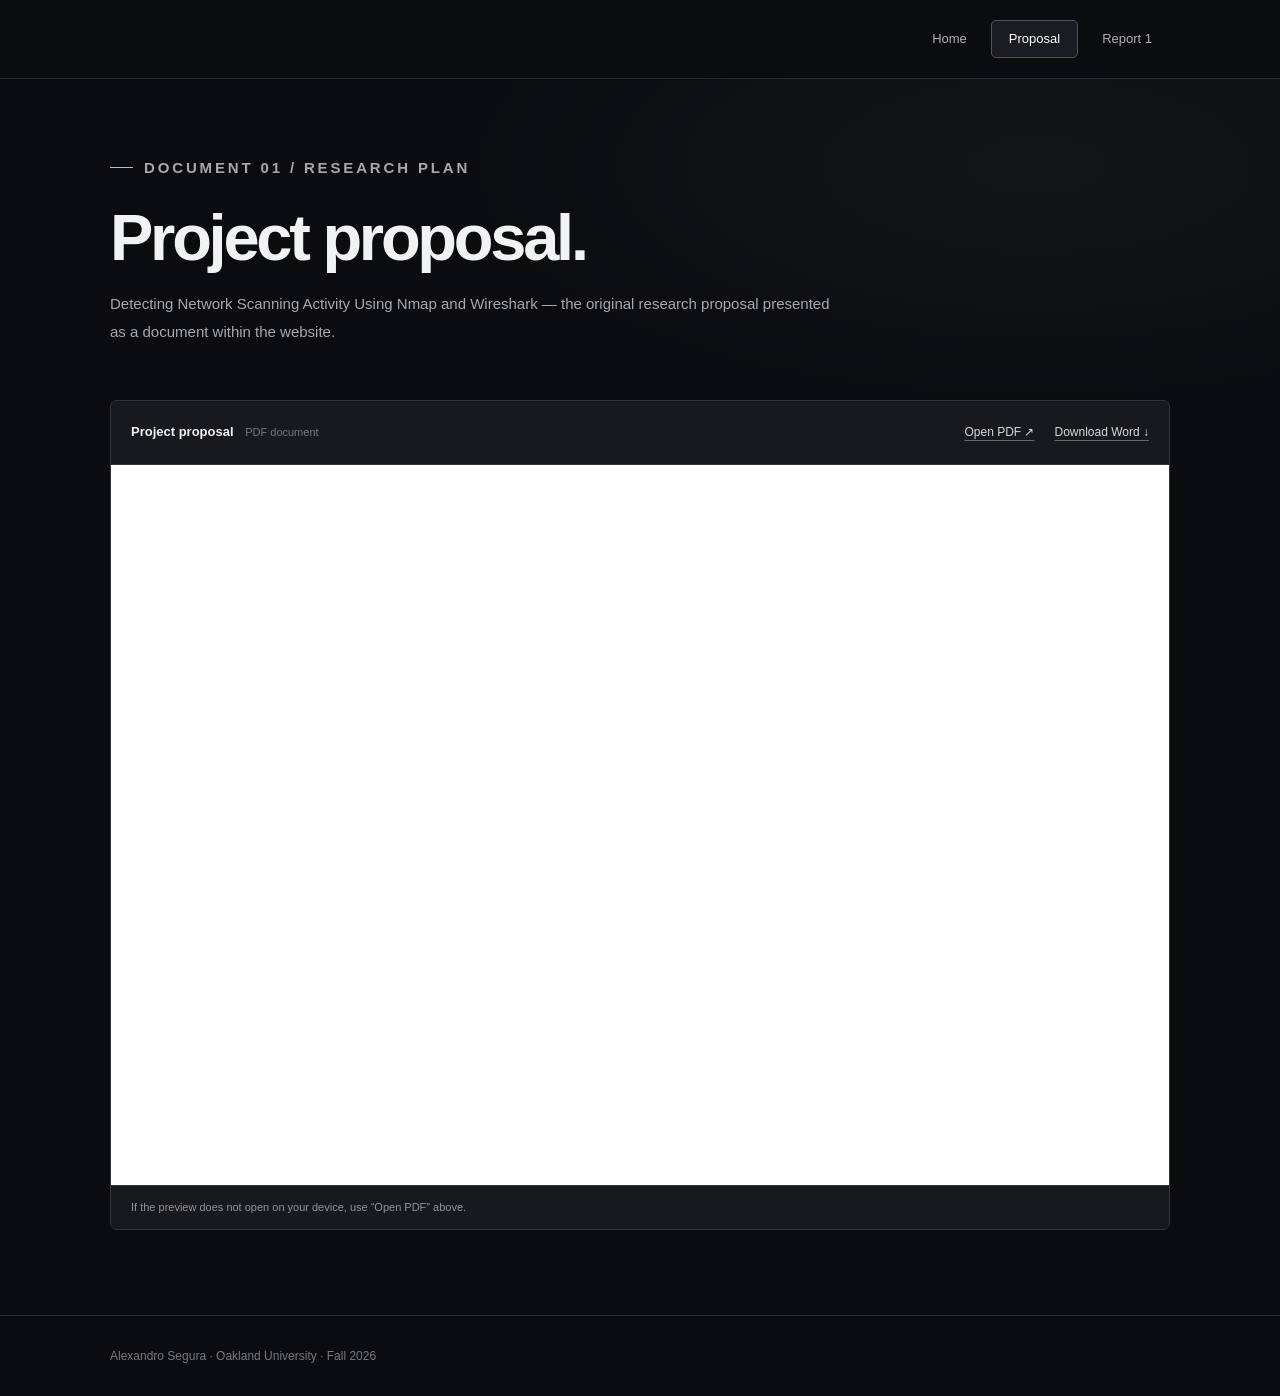
==== commit 877005e6: "Add files via upload" ====
--- a/proposal.html
+++ b/proposal.html
@@ -12,10 +12,6 @@
 <a class="skip" href="#main">Skip to content</a>
 <header class="site-header">
   <div class="wrap header-inner">
-    <a class="brand" href="index.html" aria-label="Network Scan Detection — home">
-      <span class="brand-mark" aria-hidden="true">NS</span>
-      <span class="brand-title">SCAN<span>/</span>DETECT</span>
-    </a>
     <nav class="site-nav" aria-label="Main navigation">
       <a href="index.html">Home</a>
       <a href="proposal.html" aria-current="page">Proposal</a>
@@ -40,6 +36,6 @@
   </section>
 </div>
 </main>
-<footer class="site-footer"><div class="wrap footer-inner"><strong>SCAN / DETECT</strong><span>Alexandro Segura · Oakland University · Fall 2026</span></div></footer>
+<footer class="site-footer"><div class="wrap footer-inner"><span>Alexandro Segura · Oakland University · Fall 2026</span></div></footer>
 </body>
 </html>
--- a/styles.css
+++ b/styles.css
@@ -38,11 +38,7 @@
   border-bottom: 1px solid var(--line-soft);
   background: rgba(11,12,15,.92);
 }
-.header-inner { display: flex; align-items: center; justify-content: space-between; min-height: 78px; gap: 25px; }
-.brand { display: inline-flex; align-items: center; gap: 13px; font-size: 13px; font-weight: bold; letter-spacing: .08em; white-space: nowrap; }
-.brand-mark { width: 32px; height: 32px; border: 1px solid #777b81; display: grid; place-items: center; font-size: 12px; letter-spacing: -.08em; color: #f3f3f3; }
-.brand-title { white-space: nowrap; }
-.brand-title span { color: #777b81; margin: 0 2px; }
+.header-inner { display: flex; align-items: center; justify-content: flex-end; min-height: 78px; gap: 25px; }
 .site-nav { display: flex; align-items: center; gap: 6px; }
 .site-nav a {
   display: inline-flex; align-items: center; justify-content: center;
@@ -114,12 +110,10 @@
 .report-topics h3 { color: #e2e4e6; margin: 0 0 14px; font-size: 12px; text-transform: uppercase; letter-spacing: .11em; }
 .report-topics ul { margin: 0; padding-left: 18px; color: #a7aab0; font-size: 13px; line-height: 2; }
 .site-footer { border-top: 1px solid var(--line-soft); }
-.footer-inner { min-height: 80px; display: flex; align-items: center; justify-content: space-between; flex-wrap: wrap; gap: 12px; color: var(--dim); font-size: 12px; }
-.footer-inner strong { color: #c9cbd0; font-size: 12px; letter-spacing: .06em; }
+.footer-inner { min-height: 80px; display: flex; align-items: center; justify-content: flex-start; flex-wrap: wrap; gap: 12px; color: var(--dim); font-size: 12px; }
 @media (max-width: 780px) {
   .wrap { width: min(var(--max), calc(100% - 40px)); }
   .header-inner { gap: 10px; min-height: 70px; }
-  .brand { font-size: 11px; gap: 8px; }
   .site-nav a { font-size: 12px; padding: 6px 10px; }
   .home-intro { padding-block: 85px 90px; }
   .home-intro h1 { font-size: clamp(42px, 7vw, 60px); }
@@ -132,8 +126,7 @@
   .pdf-frame { height: 70vh; min-height: 470px; }
 }
 @media (max-width: 520px) {
-  .header-inner { align-items: flex-start; flex-wrap: wrap; padding-top: 16px; padding-bottom: 13px; }
-  .brand { width: 100%; }
+  .header-inner { align-items: center; flex-wrap: nowrap; padding-top: 10px; padding-bottom: 10px; }
   .site-nav { width: 100%; display: grid; grid-template-columns: repeat(3, 1fr); gap: 7px; }
   .site-nav a { border: 1px solid #34363d; }
   .home-intro { padding-block: 72px 76px; }
